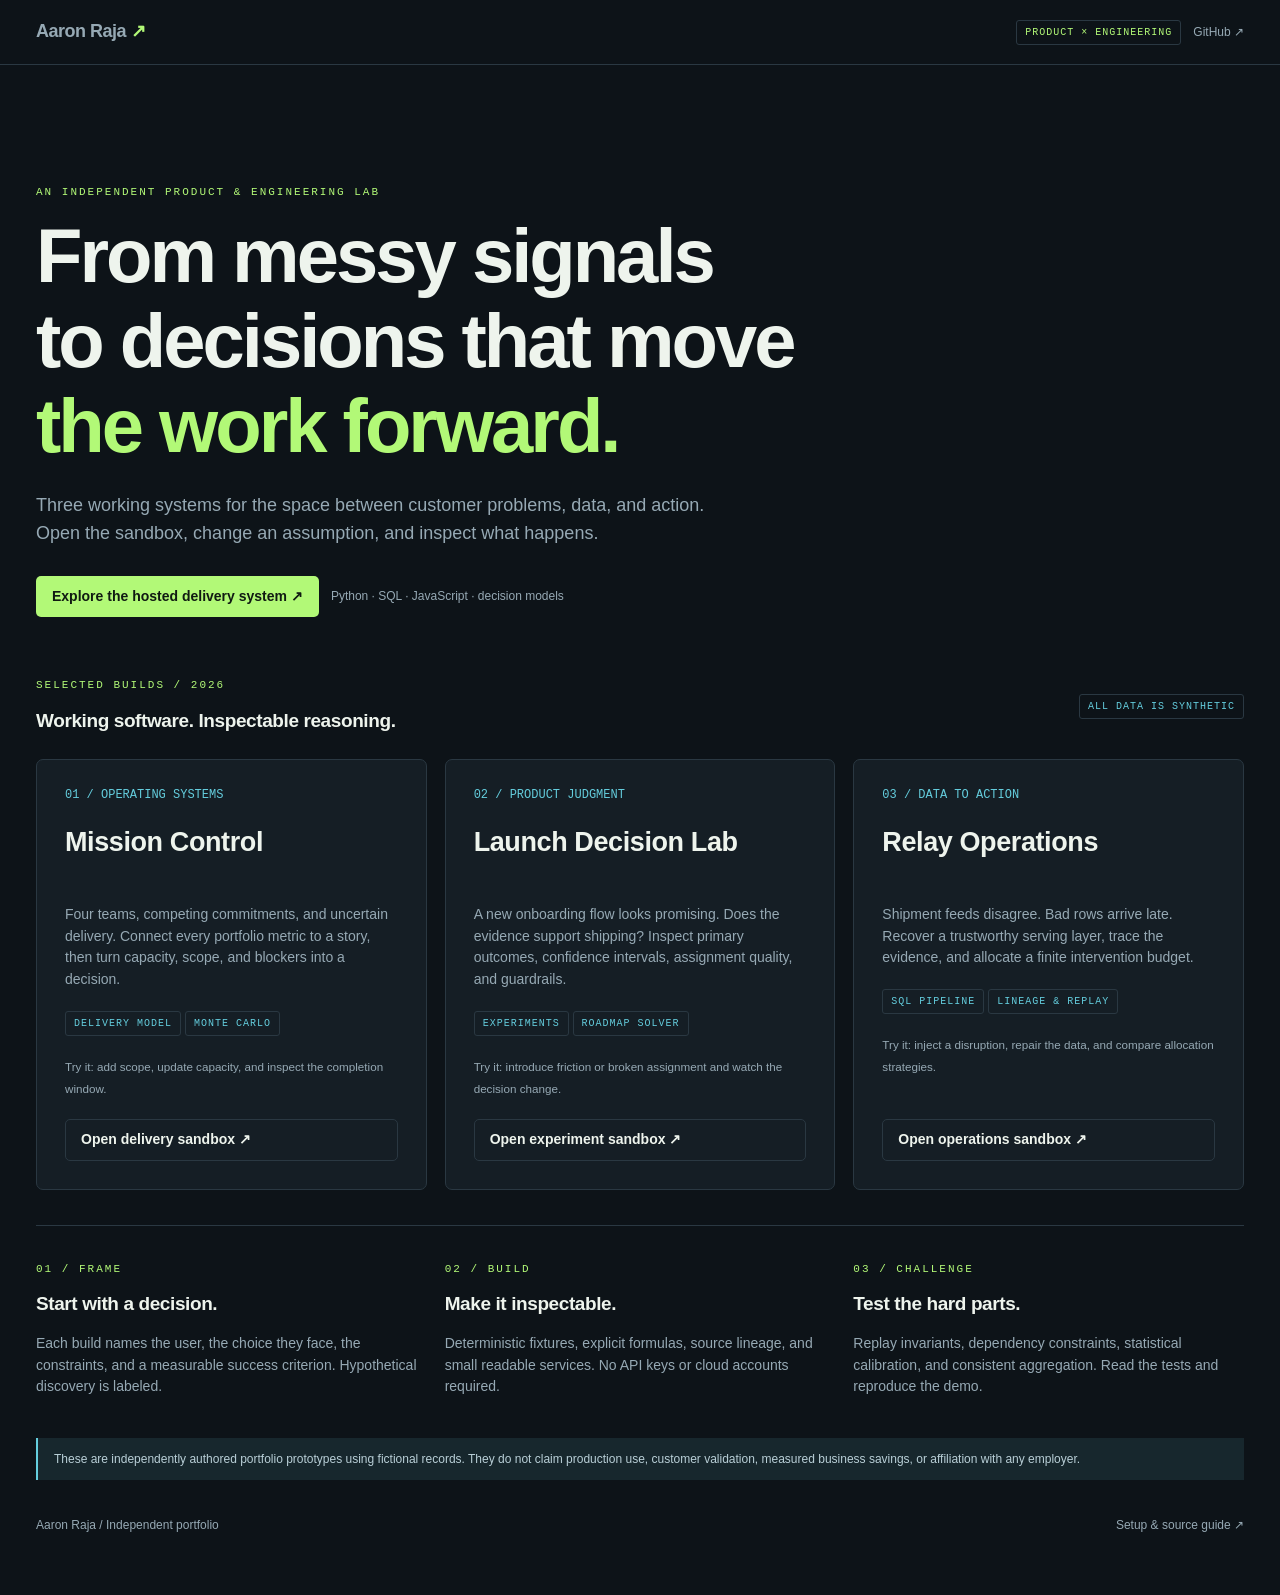
==== index.html @ 8742acfb "Build synthetic product and engineering portfolio with hosted delivery dashboard" ====
<!doctype html><html lang="en"><head><meta charset="utf-8"><meta name="viewport" content="width=device-width,initial-scale=1"><meta name="description" content="Aaron Raja's product and engineering portfolio: three original, runnable decision systems with synthetic data, transparent models, and tests."><title>Aaron Raja · Product × Engineering</title><link rel="stylesheet" href="assets/style.css"></head><body><header class="topbar"><a class="brand" href="/">Aaron Raja <b>↗</b></a><div class="actions"><span class="badge good">PRODUCT × ENGINEERING</span><a href="https://github.com/AaronRaja07/projects">GitHub ↗</a></div></header><main style="max-width:1280px"><section class="hero"><div class="eyebrow">An independent product & engineering lab</div><h1>From messy signals<br>to decisions that move<br><span style="color:var(--lime)">the work forward.</span></h1><p>Three working systems for the space between customer problems, data, and action. Open the sandbox, change an assumption, and inspect what happens.</p><div class="actions" style="margin-top:28px"><a class="button" href="https://aaron-raja-mission-control.cheekyllama6.chatgpt.site">Explore the hosted delivery system ↗</a><span class="muted" style="font-size:12px">Python · SQL · JavaScript · decision models</span></div></section><div class="section-head"><div><div class="eyebrow">Selected builds / 2026</div><h2>Working software. Inspectable reasoning.</h2></div><span class="badge">ALL DATA IS SYNTHETIC</span></div><section class="grid3" style="margin-top:24px"><article class="panel project-card"><span class="number">01 / OPERATING SYSTEMS</span><h2>Mission Control</h2><p>Four teams, competing commitments, and uncertain delivery. Connect every portfolio metric to a story, then turn capacity, scope, and blockers into a decision.</p><div class="tags"><span class="badge">DELIVERY MODEL</span> <span class="badge">MONTE CARLO</span></div><p><small>Try it: add scope, update capacity, and inspect the completion window.</small></p><a class="button secondary" href="mission-control/">Open delivery sandbox ↗</a></article><article class="panel project-card"><span class="number">02 / PRODUCT JUDGMENT</span><h2>Launch Decision Lab</h2><p>A new onboarding flow looks promising. Does the evidence support shipping? Inspect primary outcomes, confidence intervals, assignment quality, and guardrails.</p><div><span class="badge">EXPERIMENTS</span> <span class="badge">ROADMAP SOLVER</span></div><p><small>Try it: introduce friction or broken assignment and watch the decision change.</small></p><a class="button secondary" href="signal-lab/">Open experiment sandbox ↗</a></article><article class="panel project-card"><span class="number">03 / DATA TO ACTION</span><h2>Relay Operations</h2><p>Shipment feeds disagree. Bad rows arrive late. Recover a trustworthy serving layer, trace the evidence, and allocate a finite intervention budget.</p><div><span class="badge">SQL PIPELINE</span> <span class="badge">LINEAGE & REPLAY</span></div><p><small>Try it: inject a disruption, repair the data, and compare allocation strategies.</small></p><a class="button secondary" href="pipeline-rescue/">Open operations sandbox ↗</a></article></section><div class="divider"></div><section class="grid3"><div><div class="eyebrow">01 / Frame</div><h2>Start with a decision.</h2><p style="margin-top:14px">Each build names the user, the choice they face, the constraints, and a measurable success criterion. Hypothetical discovery is labeled.</p></div><div><div class="eyebrow">02 / Build</div><h2>Make it inspectable.</h2><p style="margin-top:14px">Deterministic fixtures, explicit formulas, source lineage, and small readable services. No API keys or cloud accounts required.</p></div><div><div class="eyebrow">03 / Challenge</div><h2>Test the hard parts.</h2><p style="margin-top:14px">Replay invariants, dependency constraints, statistical calibration, and consistent aggregation. Read the tests and reproduce the demo.</p></div></section><div class="note" style="margin-top:40px">These are independently authored portfolio prototypes using fictional records. They do not claim production use, customer validation, measured business savings, or affiliation with any employer.</div><footer style="display:flex;justify-content:space-between;margin-top:36px;color:var(--muted);font-size:12px"><span>Aaron Raja / Independent portfolio</span><a href="README.md">Setup & source guide ↗</a></footer></main></body></html>
---- assets/style.css ----
:root{color-scheme:dark;--bg:#0d1318;--panel:#151e25;--line:#2a3842;--text:#eef4ed;--muted:#96a9b4;--lime:#b2f977;--cyan:#64cddd;--amber:#e8aa6b;--red:#ef8989;font:14px/1.55 -apple-system,BlinkMacSystemFont,'Segoe UI',sans-serif}*{box-sizing:border-box}body{margin:0;background:var(--bg);color:var(--text)}a{color:inherit;text-decoration:none}a:hover{color:var(--lime)}button,input,select,textarea{font:inherit}button,.button{cursor:pointer;background:var(--lime);color:#101a12;border:1px solid transparent;border-radius:5px;padding:9px 15px;font-weight:650;display:inline-block}button:hover,.button:hover{filter:brightness(1.1);color:#101a12}button.secondary,.button.secondary{background:transparent;color:var(--text);border-color:var(--line)}input,select,textarea{background:#0e171d;border:1px solid #3a4b56;border-radius:4px;color:var(--text);padding:9px;max-width:100%}input[type=range]{accent-color:var(--lime);padding:0;width:100%}label{display:grid;gap:6px;color:var(--muted);font-size:12px}h1,h2,h3,p{margin:0}h1{font-size:clamp(28px,4vw,46px);line-height:1.12;font-weight:560;letter-spacing:-1.6px}h2{font-size:19px;font-weight:560;letter-spacing:-.4px}h3{font-size:14px;font-weight:600}p{color:var(--muted)}small,.muted{color:var(--muted)}.eyebrow{font:11px/1.5 ui-monospace,SFMono-Regular,monospace;color:var(--lime);text-transform:uppercase;letter-spacing:2px;margin-bottom:12px}.shell{display:grid;grid-template-columns:224px 1fr;min-height:100vh}.sidebar{border-right:1px solid var(--line);padding:28px 18px;position:sticky;top:0;height:100vh;display:flex;flex-direction:column;gap:30px}.brand{font-size:18px;font-weight:650;letter-spacing:-.5px}.brand b{color:var(--lime)}.sidebar nav{display:grid;gap:5px}.sidebar nav button{text-align:left;color:var(--muted);background:transparent;font-weight:500;padding:11px}.sidebar nav button.active{color:var(--lime);background:#203023;border:1px solid #3a4a35}.sidebar .foot{margin-top:auto;font-size:11px;line-height:1.8}.topbar{height:65px;border-bottom:1px solid var(--line);display:flex;justify-content:space-between;align-items:center;padding:0 36px;color:var(--muted);font-size:12px}.badge{display:inline-block;font:10px/1.5 ui-monospace,monospace;letter-spacing:1px;border:1px solid var(--line);border-radius:3px;padding:4px 8px;color:var(--cyan)}.badge.good{color:var(--lime)}.badge.warn{color:var(--amber)}main{padding:34px 36px 60px;max-width:1550px;width:100%;margin:auto}.pagehead{display:flex;justify-content:space-between;align-items:end;gap:20px;margin-bottom:28px}.pagehead p{max-width:650px;margin-top:12px}.actions,.filters{display:flex;align-items:center;gap:12px;flex-wrap:wrap}.filters{margin-bottom:22px}.kpis{display:grid;grid-template-columns:repeat(4,1fr);gap:14px;margin-bottom:22px}.kpi,.panel{border:1px solid var(--line);border-radius:7px;background:var(--panel);padding:21px}.kpi small{text-transform:uppercase;font-size:10px;letter-spacing:1.4px}.kpi strong{display:block;font-size:34px;line-height:1.35;font-weight:500;margin:7px 0}.kpi p{font-size:11px}.grid2{display:grid;grid-template-columns:1.25fr 1fr;gap:18px;margin-bottom:20px}.grid3{display:grid;grid-template-columns:repeat(3,1fr);gap:18px}.panel>h2,.panel>.section-head{margin-bottom:20px}.section-head{display:flex;justify-content:space-between;align-items:center;gap:12px}.table-wrap{overflow:auto}table{border-collapse:collapse;width:100%;font-size:12px}th{text-align:left;color:var(--muted);font-weight:500;font-size:10px;text-transform:uppercase;letter-spacing:1px}td,th{padding:13px 10px;border-bottom:1px solid var(--line);white-space:nowrap}td:first-child,th:first-child{padding-left:0}td.wrap{white-space:normal;min-width:200px}tr:last-child td{border-bottom:0}.good{color:var(--lime)}.warn{color:var(--amber)}.bad{color:var(--red)}.bar-row{display:grid;grid-template-columns:120px 1fr 45px;gap:12px;align-items:center;margin:16px 0;font-size:12px}.bar-track{height:7px;background:#25333d;border-radius:9px;overflow:hidden}.bar-track i{height:100%;display:block;background:var(--lime);border-radius:9px}.legend{display:flex;gap:20px;justify-content:center;font-size:11px}.panel svg{display:block;width:100%;max-height:240px}.note{border-left:2px solid var(--cyan);padding:12px 16px;background:#17272d;color:#b9cfd7;font-size:12px;margin:18px 0}.stack{display:grid;gap:16px}.form-grid{display:grid;grid-template-columns:repeat(3,1fr);gap:14px;margin:15px 0}.empty{padding:36px;text-align:center;color:var(--muted)}.error{padding:20px;color:var(--red);border:1px solid var(--red)}#toast{position:fixed;bottom:24px;right:24px;max-width:420px;padding:13px 20px;background:var(--lime);color:#102014;box-shadow:0 8px 50px #0009;border-radius:6px;z-index:10}.hero{padding:85px 0 60px;max-width:850px}.hero h1{font-size:clamp(42px,6vw,76px);letter-spacing:-3px}.hero p{font-size:18px;margin-top:24px;max-width:680px}.project-card{display:flex;flex-direction:column;gap:20px;padding:28px}.project-card .number{font:12px ui-monospace,monospace;color:var(--cyan)}.project-card h2{font-size:27px}.project-card .button{margin-top:auto}.divider{border-top:1px solid var(--line);margin:35px 0}.cards-list{display:grid;gap:12px}.risk-card{padding:16px;border:1px solid var(--line);border-radius:5px}.risk-card p{margin-top:6px;font-size:12px}details{border:1px solid var(--line);padding:16px;border-radius:5px}summary{cursor:pointer}.progress{height:6px;background:#29383f;border-radius:5px;overflow:hidden;margin-top:8px}.progress i{display:block;height:100%;background:var(--lime)}:focus-visible{outline:2px solid var(--cyan);outline-offset:3px}[hidden]{display:none!important}@media(max-width:1100px){.grid3{grid-template-columns:1fr}.grid2{grid-template-columns:1fr}.shell{grid-template-columns:185px 1fr}.sidebar{padding:22px 12px}.topbar{padding:0 22px}main{padding:28px 22px}.kpis{grid-template-columns:repeat(2,1fr)}}@media(max-width:650px){.shell{display:block}.sidebar{position:static;height:auto;border-right:0;border-bottom:1px solid var(--line);gap:16px}.sidebar nav{display:flex;overflow:auto}.sidebar nav button{white-space:nowrap}.sidebar .foot{display:none}.pagehead{display:block}.pagehead .actions{margin-top:16px}.topbar{padding:0 16px}.topbar>span:first-child{max-width:50%}main{padding:25px 16px}.form-grid{grid-template-columns:1fr}.kpi strong{font-size:28px}.bar-row{grid-template-columns:90px 1fr 35px}.hero{padding:40px 0}.hero h1{letter-spacing:-1.7px}}
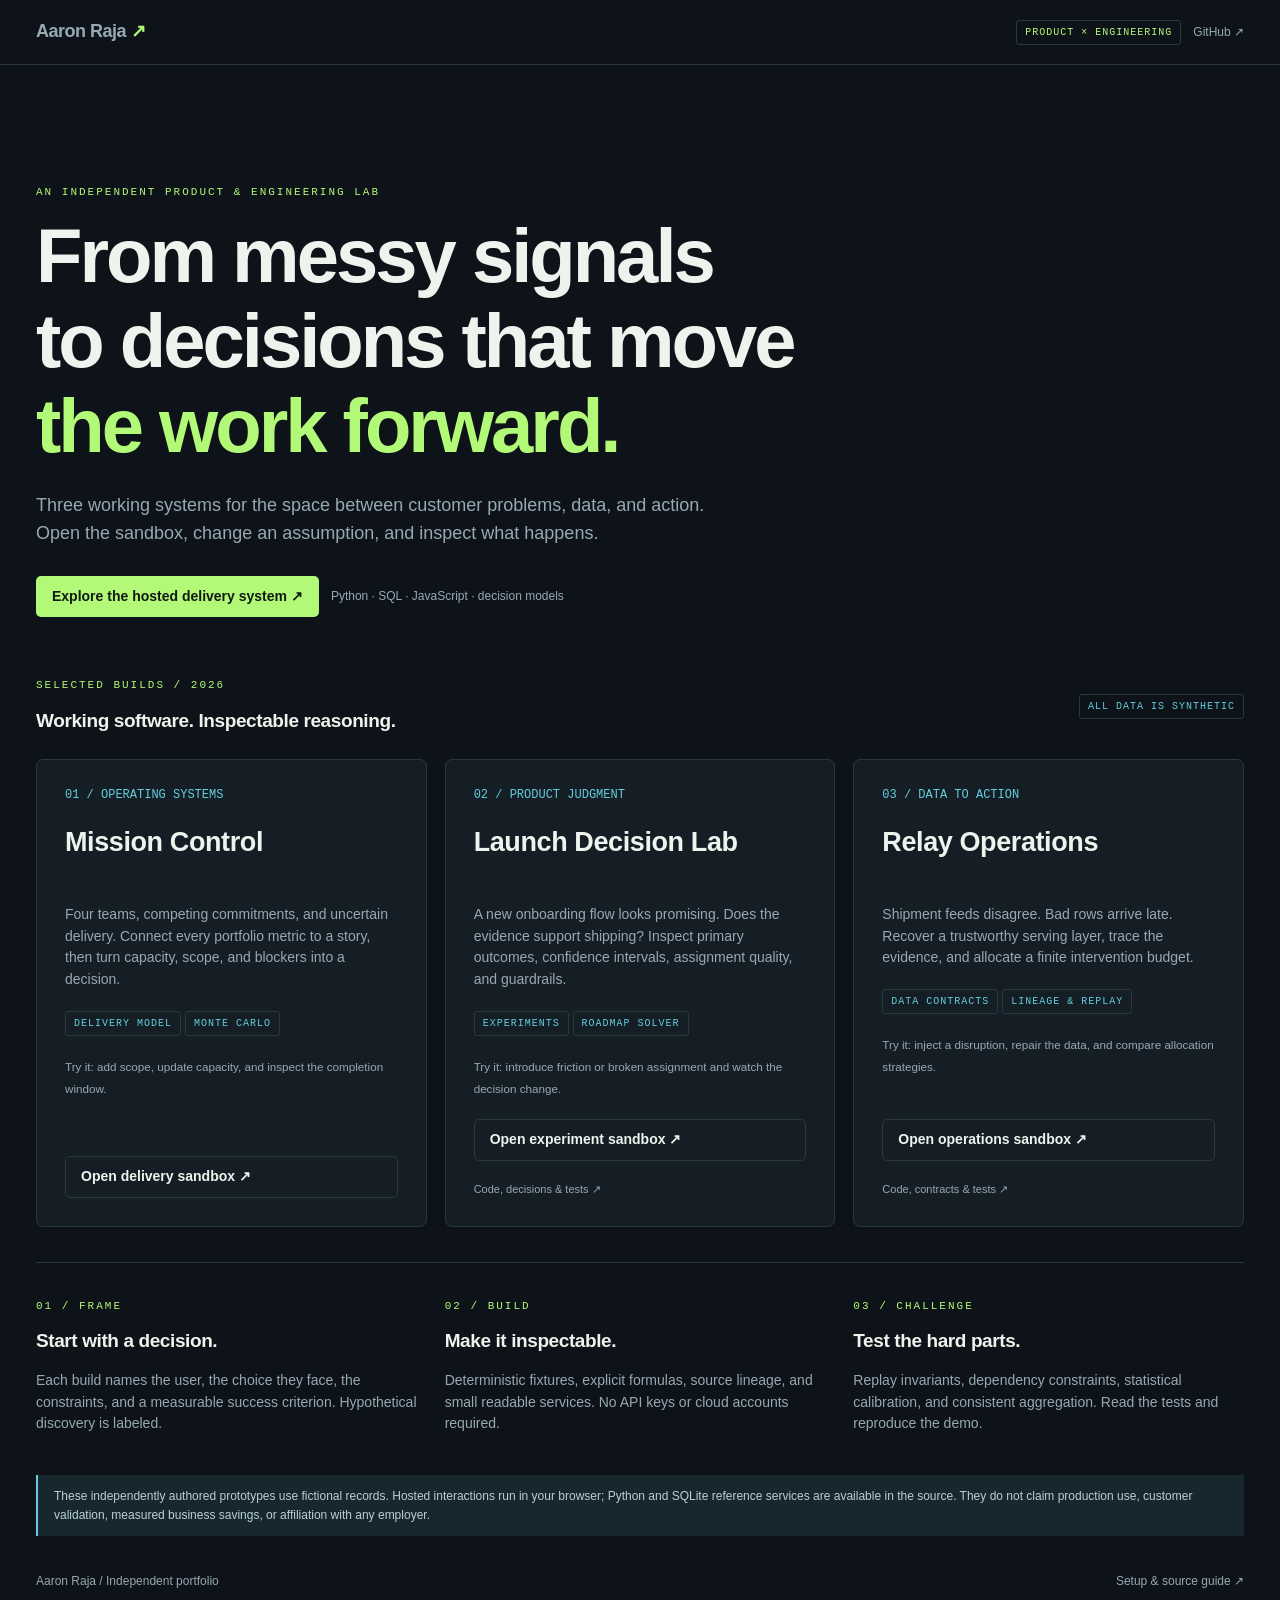
==== commit fa449a5e: "Ship public experiment and operations demos with browser engines and parity tests" ====
--- a/index.html
+++ b/index.html
@@ -1 +1 @@
-<!doctype html><html lang="en"><head><meta charset="utf-8"><meta name="viewport" content="width=device-width,initial-scale=1"><meta name="description" content="Aaron Raja's product and engineering portfolio: three original, runnable decision systems with synthetic data, transparent models, and tests."><title>Aaron Raja · Product × Engineering</title><link rel="stylesheet" href="assets/style.css"></head><body><header class="topbar"><a class="brand" href="/">Aaron Raja <b>↗</b></a><div class="actions"><span class="badge good">PRODUCT × ENGINEERING</span><a href="https://github.com/AaronRaja07/projects">GitHub ↗</a></div></header><main style="max-width:1280px"><section class="hero"><div class="eyebrow">An independent product & engineering lab</div><h1>From messy signals<br>to decisions that move<br><span style="color:var(--lime)">the work forward.</span></h1><p>Three working systems for the space between customer problems, data, and action. Open the sandbox, change an assumption, and inspect what happens.</p><div class="actions" style="margin-top:28px"><a class="button" href="https://aaron-raja-mission-control.cheekyllama6.chatgpt.site">Explore the hosted delivery system ↗</a><span class="muted" style="font-size:12px">Python · SQL · JavaScript · decision models</span></div></section><div class="section-head"><div><div class="eyebrow">Selected builds / 2026</div><h2>Working software. Inspectable reasoning.</h2></div><span class="badge">ALL DATA IS SYNTHETIC</span></div><section class="grid3" style="margin-top:24px"><article class="panel project-card"><span class="number">01 / OPERATING SYSTEMS</span><h2>Mission Control</h2><p>Four teams, competing commitments, and uncertain delivery. Connect every portfolio metric to a story, then turn capacity, scope, and blockers into a decision.</p><div class="tags"><span class="badge">DELIVERY MODEL</span> <span class="badge">MONTE CARLO</span></div><p><small>Try it: add scope, update capacity, and inspect the completion window.</small></p><a class="button secondary" href="mission-control/">Open delivery sandbox ↗</a></article><article class="panel project-card"><span class="number">02 / PRODUCT JUDGMENT</span><h2>Launch Decision Lab</h2><p>A new onboarding flow looks promising. Does the evidence support shipping? Inspect primary outcomes, confidence intervals, assignment quality, and guardrails.</p><div><span class="badge">EXPERIMENTS</span> <span class="badge">ROADMAP SOLVER</span></div><p><small>Try it: introduce friction or broken assignment and watch the decision change.</small></p><a class="button secondary" href="signal-lab/">Open experiment sandbox ↗</a></article><article class="panel project-card"><span class="number">03 / DATA TO ACTION</span><h2>Relay Operations</h2><p>Shipment feeds disagree. Bad rows arrive late. Recover a trustworthy serving layer, trace the evidence, and allocate a finite intervention budget.</p><div><span class="badge">SQL PIPELINE</span> <span class="badge">LINEAGE & REPLAY</span></div><p><small>Try it: inject a disruption, repair the data, and compare allocation strategies.</small></p><a class="button secondary" href="pipeline-rescue/">Open operations sandbox ↗</a></article></section><div class="divider"></div><section class="grid3"><div><div class="eyebrow">01 / Frame</div><h2>Start with a decision.</h2><p style="margin-top:14px">Each build names the user, the choice they face, the constraints, and a measurable success criterion. Hypothetical discovery is labeled.</p></div><div><div class="eyebrow">02 / Build</div><h2>Make it inspectable.</h2><p style="margin-top:14px">Deterministic fixtures, explicit formulas, source lineage, and small readable services. No API keys or cloud accounts required.</p></div><div><div class="eyebrow">03 / Challenge</div><h2>Test the hard parts.</h2><p style="margin-top:14px">Replay invariants, dependency constraints, statistical calibration, and consistent aggregation. Read the tests and reproduce the demo.</p></div></section><div class="note" style="margin-top:40px">These are independently authored portfolio prototypes using fictional records. They do not claim production use, customer validation, measured business savings, or affiliation with any employer.</div><footer style="display:flex;justify-content:space-between;margin-top:36px;color:var(--muted);font-size:12px"><span>Aaron Raja / Independent portfolio</span><a href="README.md">Setup & source guide ↗</a></footer></main></body></html>
+<!doctype html><html lang="en"><head><meta charset="utf-8"><meta name="viewport" content="width=device-width,initial-scale=1"><meta name="description" content="Aaron Raja's product and engineering portfolio: three original, runnable decision systems with synthetic data, transparent models, and tests."><title>Aaron Raja · Product × Engineering</title><link rel="stylesheet" href="assets/style.css"></head><body><header class="topbar"><a class="brand" href="/">Aaron Raja <b>↗</b></a><div class="actions"><span class="badge good">PRODUCT × ENGINEERING</span><a href="https://github.com/AaronRaja07/projects">GitHub ↗</a></div></header><main style="max-width:1280px"><section class="hero"><div class="eyebrow">An independent product & engineering lab</div><h1>From messy signals<br>to decisions that move<br><span style="color:var(--lime)">the work forward.</span></h1><p>Three working systems for the space between customer problems, data, and action. Open the sandbox, change an assumption, and inspect what happens.</p><div class="actions" style="margin-top:28px"><a class="button" href="https://aaron-raja-mission-control.cheekyllama6.chatgpt.site">Explore the hosted delivery system ↗</a><span class="muted" style="font-size:12px">Python · SQL · JavaScript · decision models</span></div></section><div class="section-head"><div><div class="eyebrow">Selected builds / 2026</div><h2>Working software. Inspectable reasoning.</h2></div><span class="badge">ALL DATA IS SYNTHETIC</span></div><section class="grid3" style="margin-top:24px"><article class="panel project-card"><span class="number">01 / OPERATING SYSTEMS</span><h2>Mission Control</h2><p>Four teams, competing commitments, and uncertain delivery. Connect every portfolio metric to a story, then turn capacity, scope, and blockers into a decision.</p><div class="tags"><span class="badge">DELIVERY MODEL</span> <span class="badge">MONTE CARLO</span></div><p><small>Try it: add scope, update capacity, and inspect the completion window.</small></p><a class="button secondary" href="https://aaron-raja-mission-control.cheekyllama6.chatgpt.site">Open delivery sandbox ↗</a></article><article class="panel project-card"><span class="number">02 / PRODUCT JUDGMENT</span><h2>Launch Decision Lab</h2><p>A new onboarding flow looks promising. Does the evidence support shipping? Inspect primary outcomes, confidence intervals, assignment quality, and guardrails.</p><div><span class="badge">EXPERIMENTS</span> <span class="badge">ROADMAP SOLVER</span></div><p><small>Try it: introduce friction or broken assignment and watch the decision change.</small></p><a class="button secondary" href="signal-lab/">Open experiment sandbox ↗</a><a class="project-source" href="https://github.com/AaronRaja07/projects/tree/main/signal-lab">Code, decisions & tests ↗</a></article><article class="panel project-card"><span class="number">03 / DATA TO ACTION</span><h2>Relay Operations</h2><p>Shipment feeds disagree. Bad rows arrive late. Recover a trustworthy serving layer, trace the evidence, and allocate a finite intervention budget.</p><div><span class="badge">DATA CONTRACTS</span> <span class="badge">LINEAGE & REPLAY</span></div><p><small>Try it: inject a disruption, repair the data, and compare allocation strategies.</small></p><a class="button secondary" href="pipeline-rescue/">Open operations sandbox ↗</a><a class="project-source" href="https://github.com/AaronRaja07/projects/tree/main/pipeline-rescue">Code, contracts & tests ↗</a></article></section><div class="divider"></div><section class="grid3"><div><div class="eyebrow">01 / Frame</div><h2>Start with a decision.</h2><p style="margin-top:14px">Each build names the user, the choice they face, the constraints, and a measurable success criterion. Hypothetical discovery is labeled.</p></div><div><div class="eyebrow">02 / Build</div><h2>Make it inspectable.</h2><p style="margin-top:14px">Deterministic fixtures, explicit formulas, source lineage, and small readable services. No API keys or cloud accounts required.</p></div><div><div class="eyebrow">03 / Challenge</div><h2>Test the hard parts.</h2><p style="margin-top:14px">Replay invariants, dependency constraints, statistical calibration, and consistent aggregation. Read the tests and reproduce the demo.</p></div></section><div class="note" style="margin-top:40px">These independently authored prototypes use fictional records. Hosted interactions run in your browser; Python and SQLite reference services are available in the source. They do not claim production use, customer validation, measured business savings, or affiliation with any employer.</div><footer style="display:flex;justify-content:space-between;margin-top:36px;color:var(--muted);font-size:12px"><span>Aaron Raja / Independent portfolio</span><a href="README.md">Setup & source guide ↗</a></footer></main></body></html>
--- a/assets/style.css
+++ b/assets/style.css
@@ -1 +1,5 @@
 :root{color-scheme:dark;--bg:#0d1318;--panel:#151e25;--line:#2a3842;--text:#eef4ed;--muted:#96a9b4;--lime:#b2f977;--cyan:#64cddd;--amber:#e8aa6b;--red:#ef8989;font:14px/1.55 -apple-system,BlinkMacSystemFont,'Segoe UI',sans-serif}*{box-sizing:border-box}body{margin:0;background:var(--bg);color:var(--text)}a{color:inherit;text-decoration:none}a:hover{color:var(--lime)}button,input,select,textarea{font:inherit}button,.button{cursor:pointer;background:var(--lime);color:#101a12;border:1px solid transparent;border-radius:5px;padding:9px 15px;font-weight:650;display:inline-block}button:hover,.button:hover{filter:brightness(1.1);color:#101a12}button.secondary,.button.secondary{background:transparent;color:var(--text);border-color:var(--line)}input,select,textarea{background:#0e171d;border:1px solid #3a4b56;border-radius:4px;color:var(--text);padding:9px;max-width:100%}input[type=range]{accent-color:var(--lime);padding:0;width:100%}label{display:grid;gap:6px;color:var(--muted);font-size:12px}h1,h2,h3,p{margin:0}h1{font-size:clamp(28px,4vw,46px);line-height:1.12;font-weight:560;letter-spacing:-1.6px}h2{font-size:19px;font-weight:560;letter-spacing:-.4px}h3{font-size:14px;font-weight:600}p{color:var(--muted)}small,.muted{color:var(--muted)}.eyebrow{font:11px/1.5 ui-monospace,SFMono-Regular,monospace;color:var(--lime);text-transform:uppercase;letter-spacing:2px;margin-bottom:12px}.shell{display:grid;grid-template-columns:224px 1fr;min-height:100vh}.sidebar{border-right:1px solid var(--line);padding:28px 18px;position:sticky;top:0;height:100vh;display:flex;flex-direction:column;gap:30px}.brand{font-size:18px;font-weight:650;letter-spacing:-.5px}.brand b{color:var(--lime)}.sidebar nav{display:grid;gap:5px}.sidebar nav button{text-align:left;color:var(--muted);background:transparent;font-weight:500;padding:11px}.sidebar nav button.active{color:var(--lime);background:#203023;border:1px solid #3a4a35}.sidebar .foot{margin-top:auto;font-size:11px;line-height:1.8}.topbar{height:65px;border-bottom:1px solid var(--line);display:flex;justify-content:space-between;align-items:center;padding:0 36px;color:var(--muted);font-size:12px}.badge{display:inline-block;font:10px/1.5 ui-monospace,monospace;letter-spacing:1px;border:1px solid var(--line);border-radius:3px;padding:4px 8px;color:var(--cyan)}.badge.good{color:var(--lime)}.badge.warn{color:var(--amber)}main{padding:34px 36px 60px;max-width:1550px;width:100%;margin:auto}.pagehead{display:flex;justify-content:space-between;align-items:end;gap:20px;margin-bottom:28px}.pagehead p{max-width:650px;margin-top:12px}.actions,.filters{display:flex;align-items:center;gap:12px;flex-wrap:wrap}.filters{margin-bottom:22px}.kpis{display:grid;grid-template-columns:repeat(4,1fr);gap:14px;margin-bottom:22px}.kpi,.panel{border:1px solid var(--line);border-radius:7px;background:var(--panel);padding:21px}.kpi small{text-transform:uppercase;font-size:10px;letter-spacing:1.4px}.kpi strong{display:block;font-size:34px;line-height:1.35;font-weight:500;margin:7px 0}.kpi p{font-size:11px}.grid2{display:grid;grid-template-columns:1.25fr 1fr;gap:18px;margin-bottom:20px}.grid3{display:grid;grid-template-columns:repeat(3,1fr);gap:18px}.panel>h2,.panel>.section-head{margin-bottom:20px}.section-head{display:flex;justify-content:space-between;align-items:center;gap:12px}.table-wrap{overflow:auto}table{border-collapse:collapse;width:100%;font-size:12px}th{text-align:left;color:var(--muted);font-weight:500;font-size:10px;text-transform:uppercase;letter-spacing:1px}td,th{padding:13px 10px;border-bottom:1px solid var(--line);white-space:nowrap}td:first-child,th:first-child{padding-left:0}td.wrap{white-space:normal;min-width:200px}tr:last-child td{border-bottom:0}.good{color:var(--lime)}.warn{color:var(--amber)}.bad{color:var(--red)}.bar-row{display:grid;grid-template-columns:120px 1fr 45px;gap:12px;align-items:center;margin:16px 0;font-size:12px}.bar-track{height:7px;background:#25333d;border-radius:9px;overflow:hidden}.bar-track i{height:100%;display:block;background:var(--lime);border-radius:9px}.legend{display:flex;gap:20px;justify-content:center;font-size:11px}.panel svg{display:block;width:100%;max-height:240px}.note{border-left:2px solid var(--cyan);padding:12px 16px;background:#17272d;color:#b9cfd7;font-size:12px;margin:18px 0}.stack{display:grid;gap:16px}.form-grid{display:grid;grid-template-columns:repeat(3,1fr);gap:14px;margin:15px 0}.empty{padding:36px;text-align:center;color:var(--muted)}.error{padding:20px;color:var(--red);border:1px solid var(--red)}#toast{position:fixed;bottom:24px;right:24px;max-width:420px;padding:13px 20px;background:var(--lime);color:#102014;box-shadow:0 8px 50px #0009;border-radius:6px;z-index:10}.hero{padding:85px 0 60px;max-width:850px}.hero h1{font-size:clamp(42px,6vw,76px);letter-spacing:-3px}.hero p{font-size:18px;margin-top:24px;max-width:680px}.project-card{display:flex;flex-direction:column;gap:20px;padding:28px}.project-card .number{font:12px ui-monospace,monospace;color:var(--cyan)}.project-card h2{font-size:27px}.project-card .button{margin-top:auto}.divider{border-top:1px solid var(--line);margin:35px 0}.cards-list{display:grid;gap:12px}.risk-card{padding:16px;border:1px solid var(--line);border-radius:5px}.risk-card p{margin-top:6px;font-size:12px}details{border:1px solid var(--line);padding:16px;border-radius:5px}summary{cursor:pointer}.progress{height:6px;background:#29383f;border-radius:5px;overflow:hidden;margin-top:8px}.progress i{display:block;height:100%;background:var(--lime)}:focus-visible{outline:2px solid var(--cyan);outline-offset:3px}[hidden]{display:none!important}@media(max-width:1100px){.grid3{grid-template-columns:1fr}.grid2{grid-template-columns:1fr}.shell{grid-template-columns:185px 1fr}.sidebar{padding:22px 12px}.topbar{padding:0 22px}main{padding:28px 22px}.kpis{grid-template-columns:repeat(2,1fr)}}@media(max-width:650px){.shell{display:block}.sidebar{position:static;height:auto;border-right:0;border-bottom:1px solid var(--line);gap:16px}.sidebar nav{display:flex;overflow:auto}.sidebar nav button{white-space:nowrap}.sidebar .foot{display:none}.pagehead{display:block}.pagehead .actions{margin-top:16px}.topbar{padding:0 16px}.topbar>span:first-child{max-width:50%}main{padding:25px 16px}.form-grid{grid-template-columns:1fr}.kpi strong{font-size:28px}.bar-row{grid-template-columns:90px 1fr 35px}.hero{padding:40px 0}.hero h1{letter-spacing:-1.7px}}
+
+.export-preview{width:min(880px,calc(100vw - 30px));max-height:85vh;background:var(--panel);color:var(--text);border:1px solid var(--line);border-radius:12px;padding:24px;box-shadow:0 18px 80px #0007}.export-preview::backdrop{background:#0009}.export-preview h2{margin-bottom:8px}.export-preview p{font-size:12px;margin-bottom:16px}.export-preview textarea{display:block;width:100%;height:40vh;min-height:180px;resize:vertical;font:11px/1.5 ui-monospace,monospace;margin-bottom:16px}.export-preview .actions{justify-content:flex-end}
+
+.project-source{font-size:11px;color:var(--muted)}
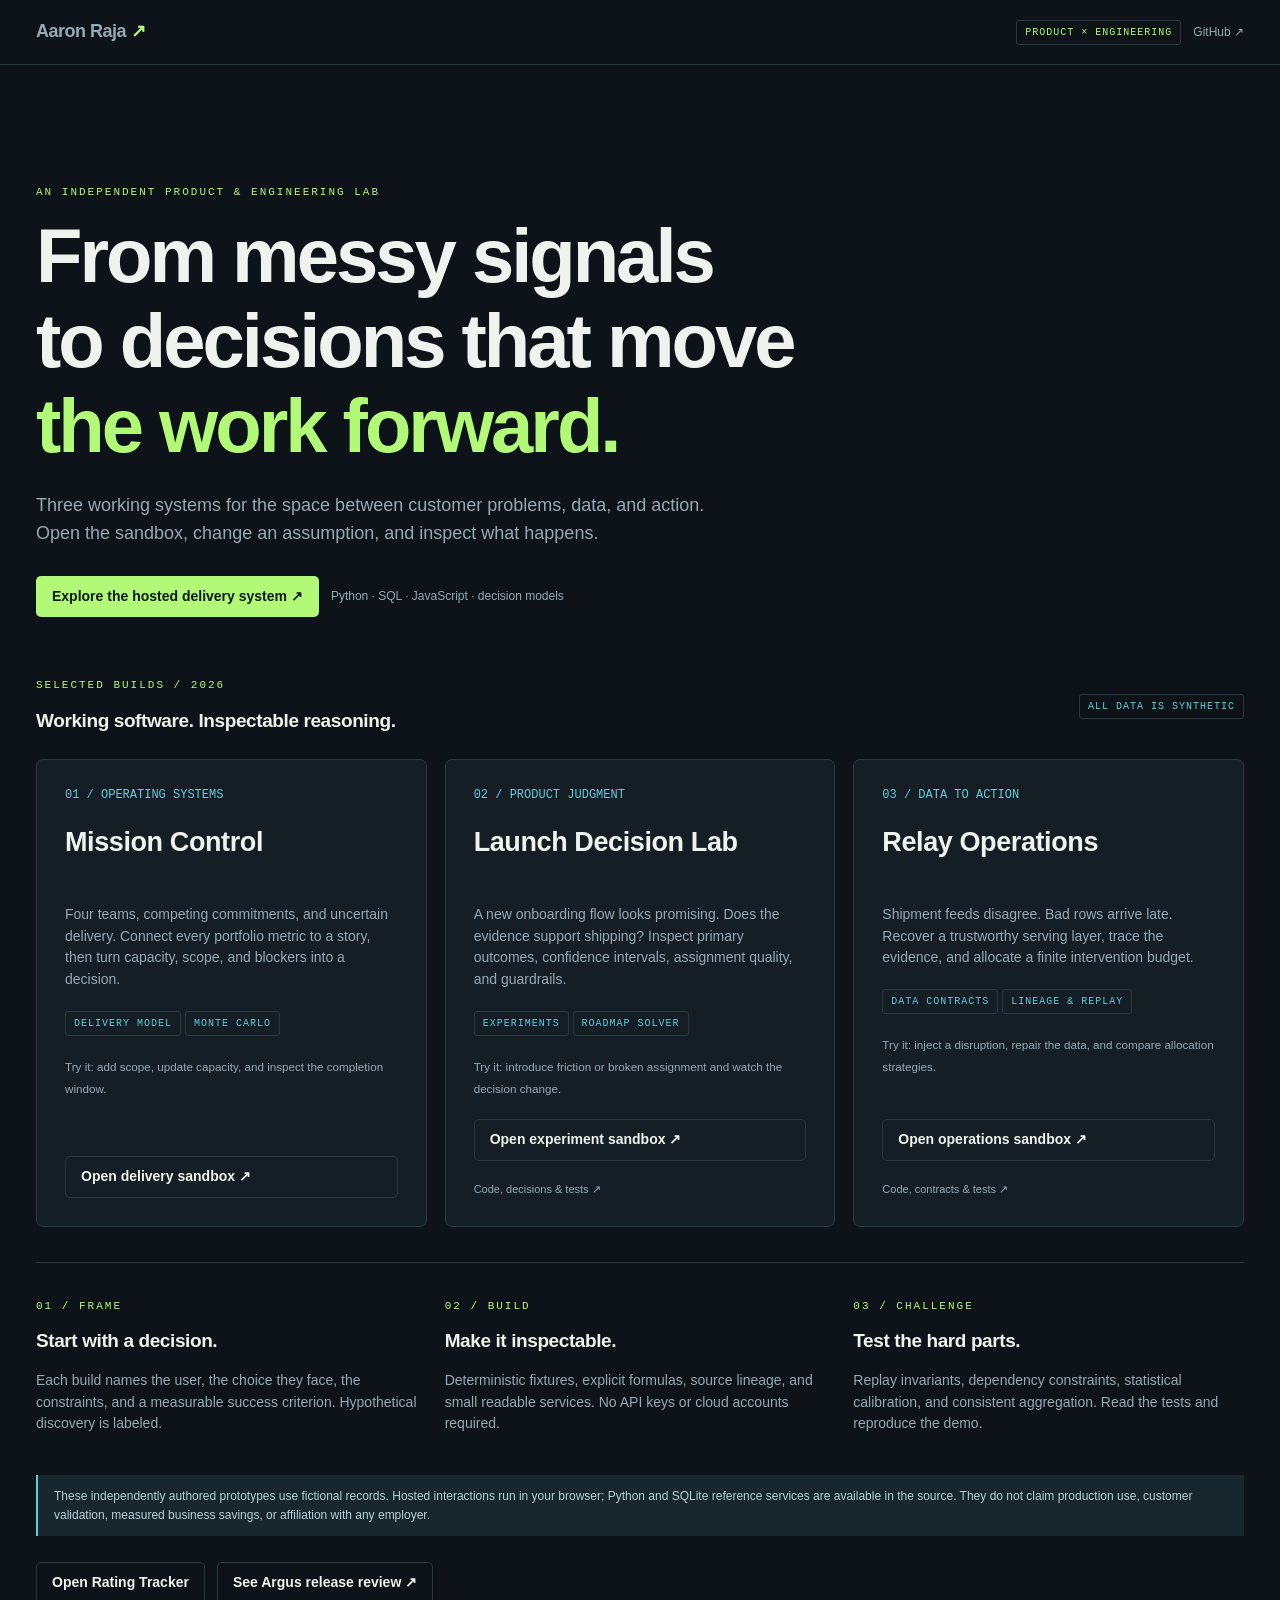
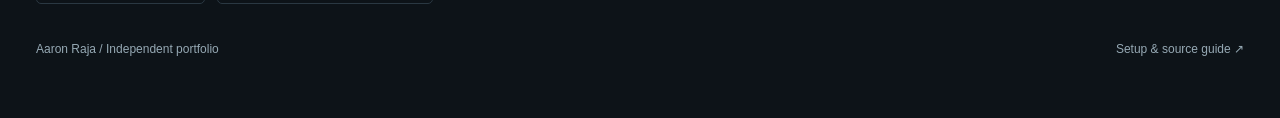
==== commit 817ff11e: "Make Rating Tracker and Argus discoverable from the portfolio home" ====
--- a/index.html
+++ b/index.html
@@ -1 +1 @@
-<!doctype html><html lang="en"><head><meta charset="utf-8"><meta name="viewport" content="width=device-width,initial-scale=1"><meta name="description" content="Aaron Raja's product and engineering portfolio: three original, runnable decision systems with synthetic data, transparent models, and tests."><title>Aaron Raja · Product × Engineering</title><link rel="stylesheet" href="assets/style.css"></head><body><header class="topbar"><a class="brand" href="/">Aaron Raja <b>↗</b></a><div class="actions"><span class="badge good">PRODUCT × ENGINEERING</span><a href="https://github.com/AaronRaja07/projects">GitHub ↗</a></div></header><main style="max-width:1280px"><section class="hero"><div class="eyebrow">An independent product & engineering lab</div><h1>From messy signals<br>to decisions that move<br><span style="color:var(--lime)">the work forward.</span></h1><p>Three working systems for the space between customer problems, data, and action. Open the sandbox, change an assumption, and inspect what happens.</p><div class="actions" style="margin-top:28px"><a class="button" href="https://aaron-raja-mission-control.cheekyllama6.chatgpt.site">Explore the hosted delivery system ↗</a><span class="muted" style="font-size:12px">Python · SQL · JavaScript · decision models</span></div></section><div class="section-head"><div><div class="eyebrow">Selected builds / 2026</div><h2>Working software. Inspectable reasoning.</h2></div><span class="badge">ALL DATA IS SYNTHETIC</span></div><section class="grid3" style="margin-top:24px"><article class="panel project-card"><span class="number">01 / OPERATING SYSTEMS</span><h2>Mission Control</h2><p>Four teams, competing commitments, and uncertain delivery. Connect every portfolio metric to a story, then turn capacity, scope, and blockers into a decision.</p><div class="tags"><span class="badge">DELIVERY MODEL</span> <span class="badge">MONTE CARLO</span></div><p><small>Try it: add scope, update capacity, and inspect the completion window.</small></p><a class="button secondary" href="https://aaron-raja-mission-control.cheekyllama6.chatgpt.site">Open delivery sandbox ↗</a></article><article class="panel project-card"><span class="number">02 / PRODUCT JUDGMENT</span><h2>Launch Decision Lab</h2><p>A new onboarding flow looks promising. Does the evidence support shipping? Inspect primary outcomes, confidence intervals, assignment quality, and guardrails.</p><div><span class="badge">EXPERIMENTS</span> <span class="badge">ROADMAP SOLVER</span></div><p><small>Try it: introduce friction or broken assignment and watch the decision change.</small></p><a class="button secondary" href="signal-lab/">Open experiment sandbox ↗</a><a class="project-source" href="https://github.com/AaronRaja07/projects/tree/main/signal-lab">Code, decisions & tests ↗</a></article><article class="panel project-card"><span class="number">03 / DATA TO ACTION</span><h2>Relay Operations</h2><p>Shipment feeds disagree. Bad rows arrive late. Recover a trustworthy serving layer, trace the evidence, and allocate a finite intervention budget.</p><div><span class="badge">DATA CONTRACTS</span> <span class="badge">LINEAGE & REPLAY</span></div><p><small>Try it: inject a disruption, repair the data, and compare allocation strategies.</small></p><a class="button secondary" href="pipeline-rescue/">Open operations sandbox ↗</a><a class="project-source" href="https://github.com/AaronRaja07/projects/tree/main/pipeline-rescue">Code, contracts & tests ↗</a></article></section><div class="divider"></div><section class="grid3"><div><div class="eyebrow">01 / Frame</div><h2>Start with a decision.</h2><p style="margin-top:14px">Each build names the user, the choice they face, the constraints, and a measurable success criterion. Hypothetical discovery is labeled.</p></div><div><div class="eyebrow">02 / Build</div><h2>Make it inspectable.</h2><p style="margin-top:14px">Deterministic fixtures, explicit formulas, source lineage, and small readable services. No API keys or cloud accounts required.</p></div><div><div class="eyebrow">03 / Challenge</div><h2>Test the hard parts.</h2><p style="margin-top:14px">Replay invariants, dependency constraints, statistical calibration, and consistent aggregation. Read the tests and reproduce the demo.</p></div></section><div class="note" style="margin-top:40px">These independently authored prototypes use fictional records. Hosted interactions run in your browser; Python and SQLite reference services are available in the source. They do not claim production use, customer validation, measured business savings, or affiliation with any employer.</div><footer style="display:flex;justify-content:space-between;margin-top:36px;color:var(--muted);font-size:12px"><span>Aaron Raja / Independent portfolio</span><a href="README.md">Setup & source guide ↗</a></footer></main></body></html>
+<!doctype html><html lang="en"><head><meta charset="utf-8"><meta name="viewport" content="width=device-width,initial-scale=1"><meta name="description" content="Aaron Raja's product and engineering portfolio: three original, runnable decision systems with synthetic data, transparent models, and tests."><title>Aaron Raja · Product × Engineering</title><link rel="stylesheet" href="assets/style.css"></head><body><header class="topbar"><a class="brand" href="/">Aaron Raja <b>↗</b></a><div class="actions"><span class="badge good">PRODUCT × ENGINEERING</span><a href="https://github.com/AaronRaja07/projects">GitHub ↗</a></div></header><main style="max-width:1280px"><section class="hero"><div class="eyebrow">An independent product & engineering lab</div><h1>From messy signals<br>to decisions that move<br><span style="color:var(--lime)">the work forward.</span></h1><p>Three working systems for the space between customer problems, data, and action. Open the sandbox, change an assumption, and inspect what happens.</p><div class="actions" style="margin-top:28px"><a class="button" href="https://aaron-raja-mission-control.cheekyllama6.chatgpt.site">Explore the hosted delivery system ↗</a><span class="muted" style="font-size:12px">Python · SQL · JavaScript · decision models</span></div></section><div class="section-head"><div><div class="eyebrow">Selected builds / 2026</div><h2>Working software. Inspectable reasoning.</h2></div><span class="badge">ALL DATA IS SYNTHETIC</span></div><section class="grid3" style="margin-top:24px"><article class="panel project-card"><span class="number">01 / OPERATING SYSTEMS</span><h2>Mission Control</h2><p>Four teams, competing commitments, and uncertain delivery. Connect every portfolio metric to a story, then turn capacity, scope, and blockers into a decision.</p><div class="tags"><span class="badge">DELIVERY MODEL</span> <span class="badge">MONTE CARLO</span></div><p><small>Try it: add scope, update capacity, and inspect the completion window.</small></p><a class="button secondary" href="https://aaron-raja-mission-control.cheekyllama6.chatgpt.site">Open delivery sandbox ↗</a></article><article class="panel project-card"><span class="number">02 / PRODUCT JUDGMENT</span><h2>Launch Decision Lab</h2><p>A new onboarding flow looks promising. Does the evidence support shipping? Inspect primary outcomes, confidence intervals, assignment quality, and guardrails.</p><div><span class="badge">EXPERIMENTS</span> <span class="badge">ROADMAP SOLVER</span></div><p><small>Try it: introduce friction or broken assignment and watch the decision change.</small></p><a class="button secondary" href="signal-lab/">Open experiment sandbox ↗</a><a class="project-source" href="https://github.com/AaronRaja07/projects/tree/main/signal-lab">Code, decisions & tests ↗</a></article><article class="panel project-card"><span class="number">03 / DATA TO ACTION</span><h2>Relay Operations</h2><p>Shipment feeds disagree. Bad rows arrive late. Recover a trustworthy serving layer, trace the evidence, and allocate a finite intervention budget.</p><div><span class="badge">DATA CONTRACTS</span> <span class="badge">LINEAGE & REPLAY</span></div><p><small>Try it: inject a disruption, repair the data, and compare allocation strategies.</small></p><a class="button secondary" href="pipeline-rescue/">Open operations sandbox ↗</a><a class="project-source" href="https://github.com/AaronRaja07/projects/tree/main/pipeline-rescue">Code, contracts & tests ↗</a></article></section><div class="divider"></div><section class="grid3"><div><div class="eyebrow">01 / Frame</div><h2>Start with a decision.</h2><p style="margin-top:14px">Each build names the user, the choice they face, the constraints, and a measurable success criterion. Hypothetical discovery is labeled.</p></div><div><div class="eyebrow">02 / Build</div><h2>Make it inspectable.</h2><p style="margin-top:14px">Deterministic fixtures, explicit formulas, source lineage, and small readable services. No API keys or cloud accounts required.</p></div><div><div class="eyebrow">03 / Challenge</div><h2>Test the hard parts.</h2><p style="margin-top:14px">Replay invariants, dependency constraints, statistical calibration, and consistent aggregation. Read the tests and reproduce the demo.</p></div></section><div class="note" style="margin-top:40px">These independently authored prototypes use fictional records. Hosted interactions run in your browser; Python and SQLite reference services are available in the source. They do not claim production use, customer validation, measured business savings, or affiliation with any employer.</div><section class="actions" aria-label="More projects" style="margin-top:26px"><a class="button secondary" href="rating-tracker/">Open Rating Tracker</a><a class="button secondary" href="https://github.com/AaronRaja07/argus">See Argus release review ↗</a></section><footer style="display:flex;justify-content:space-between;margin-top:36px;color:var(--muted);font-size:12px"><span>Aaron Raja / Independent portfolio</span><a href="README.md">Setup & source guide ↗</a></footer></main></body></html>
